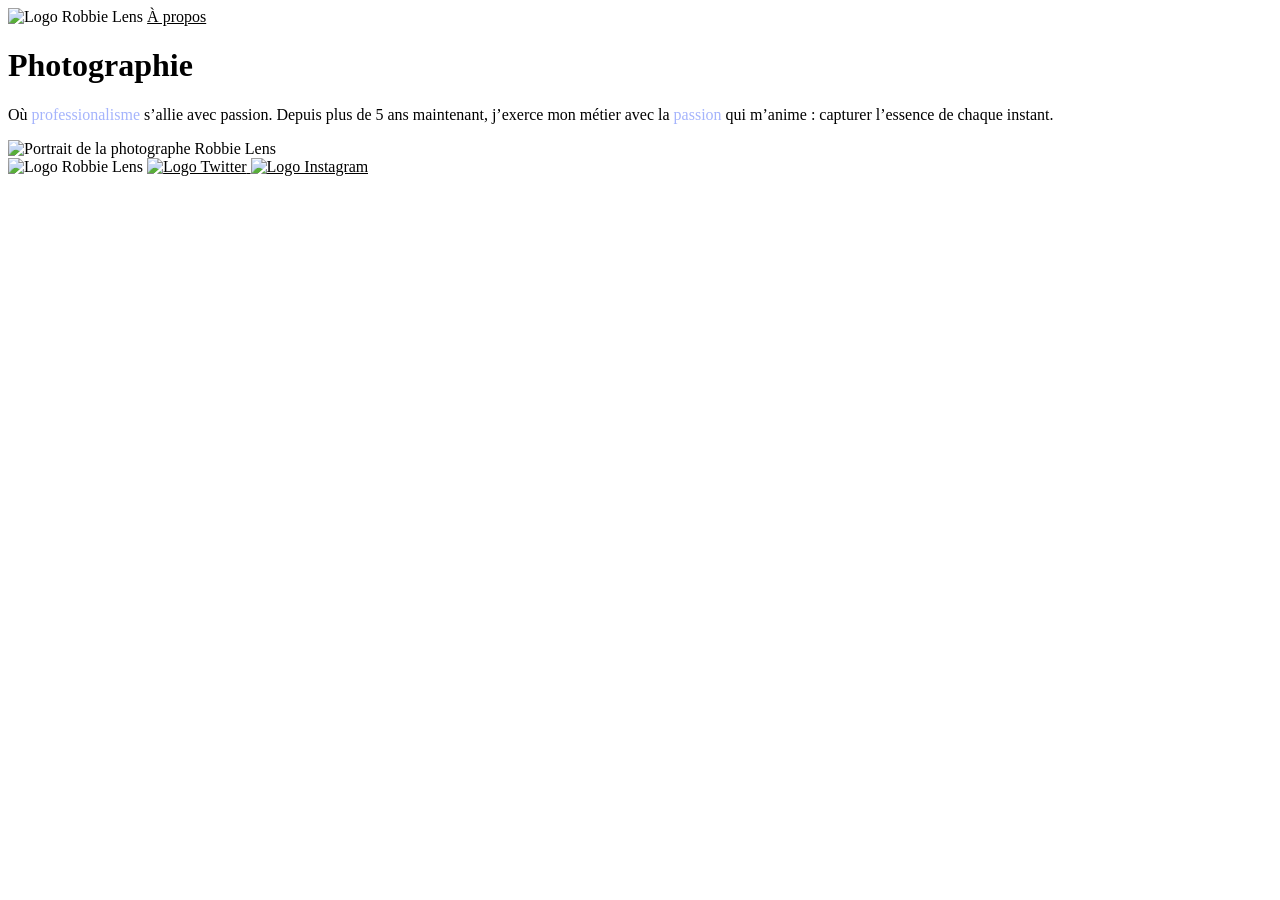
==== index.html @ a4666bd5 "Break from romance dawn" ====
<!DOCTYPE html>
<html lang="fr">

<head>
    <meta charset="utf-8">
    <title>Accueil - Robbie Lens Photographie</title>
    <link href="style.css" rel="stylesheet">
</head>

<body>
    <div>
        <img src="images/logo.png" alt="Logo Robbie Lens">
        <a href="a-propos.html">À propos</a>
    </div>
    <h1>Photographie</h1>
    <p>
        Où <span class="ma-classe">professionalisme</span> s’allie avec passion. Depuis plus de 5 ans maintenant, j’exerce mon métier avec la <span class="ma-classe">passion</span>
        qui m’anime : capturer l’essence de chaque instant.
    </p>
    <img src="images/robbie-lens.png" alt="Portrait de la photographe Robbie Lens">
    <div>
        <img src="images/logo.png" alt="Logo Robbie Lens">
        <a target="_blank" href="https://twitter.com/">
            <img src="images/twitter.png" alt="Logo Twitter">
        </a>
        <a target="_blank" href="https://www.instagram.com/">
            <img src="images/instagram.png" alt="Logo Instagram">
        </a>
    </div>
</body>

</html>
---- style.css ----
a {
    color: black;
}

.ma-classe {
    color: #A5B4FC;
}
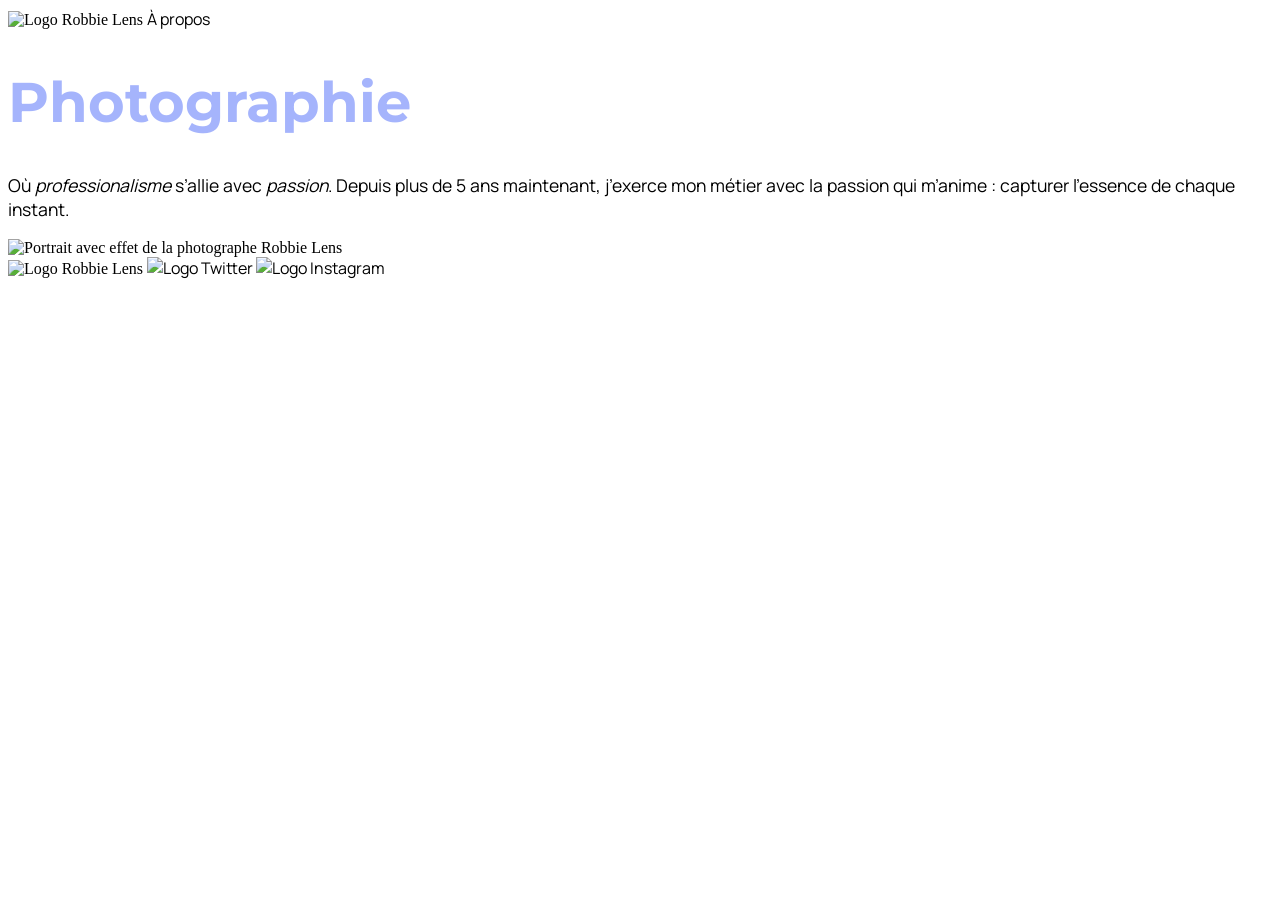
==== commit 62195033: "Sentai sentai" ====
--- a/index.html
+++ b/index.html
@@ -5,6 +5,10 @@
     <meta charset="utf-8">
     <title>Accueil - Robbie Lens Photographie</title>
     <link href="style.css" rel="stylesheet">
+    <link rel="preconnect" href="https://fonts.googleapis.com">
+    <link rel="preconnect" href="https://fonts.gstatic.com" crossorigin>
+    <link href="https://fonts.googleapis.com/css2?family=Manrope:wght@200..800&family=Montserrat:ital,wght@0,100..900;1,100..900&display=swap" rel="stylesheet">
+    <link href="https://fonts.googleapis.com/css2?family=Manrope:wght@200..800&display=swap" rel="stylesheet">
 </head>
 
 <body>
@@ -14,17 +18,18 @@
     </div>
     <h1>Photographie</h1>
     <p>
-        Où <span class="ma-classe">professionalisme</span> s’allie avec passion. Depuis plus de 5 ans maintenant, j’exerce mon métier avec la <span class="ma-classe">passion</span>
+        Où <em>professionalisme</em> s’allie avec <em>passion</em>. Depuis
+        plus de 5 ans maintenant, j’exerce mon métier avec la passion
         qui m’anime : capturer l’essence de chaque instant.
     </p>
-    <img src="images/robbie-lens.png" alt="Portrait de la photographe Robbie Lens">
+    <img src="images/robbie-lens.png" alt="Portrait avec effet de la photographe Robbie Lens">
     <div>
         <img src="images/logo.png" alt="Logo Robbie Lens">
         <a target="_blank" href="https://twitter.com/">
             <img src="images/twitter.png" alt="Logo Twitter">
         </a>
         <a target="_blank" href="https://www.instagram.com/">
-            <img src="images/instagram.png" alt="Logo Instagram">
+            <img src="images/instagram.png" alt="Logo Instagram" >
         </a>
     </div>
 </body>
--- a/style.css
+++ b/style.css
@@ -1,7 +1,38 @@
 a {
-    color: black;
+  color: black;
+  font-family: Manrope;  
+  text-decoration: none;
 }
 
-.ma-classe {
-    color: #A5B4FC;
+a:hover {
+    color: black;
+    font-family: Manrope;  
+    font-weight: 600;
+    text-decoration: underline;
+  }
+
+p {
+    font-size: 1.1em;
+    font-family: Manrope;
+}
+
+h1 {
+    font-size: 3.5em;
+    color: #a5b4fc;
+    font-family: Montserrat;
+}
+
+h2 {
+    font-size: 2em;
+    color: #a5b4fc;
+    font-family: Montserrat;
+}
+
+li {
+    font-size: 1em;
+    font-family: Manrope;
+}
+
+.important {
+  color: #a5b4fc;
 }
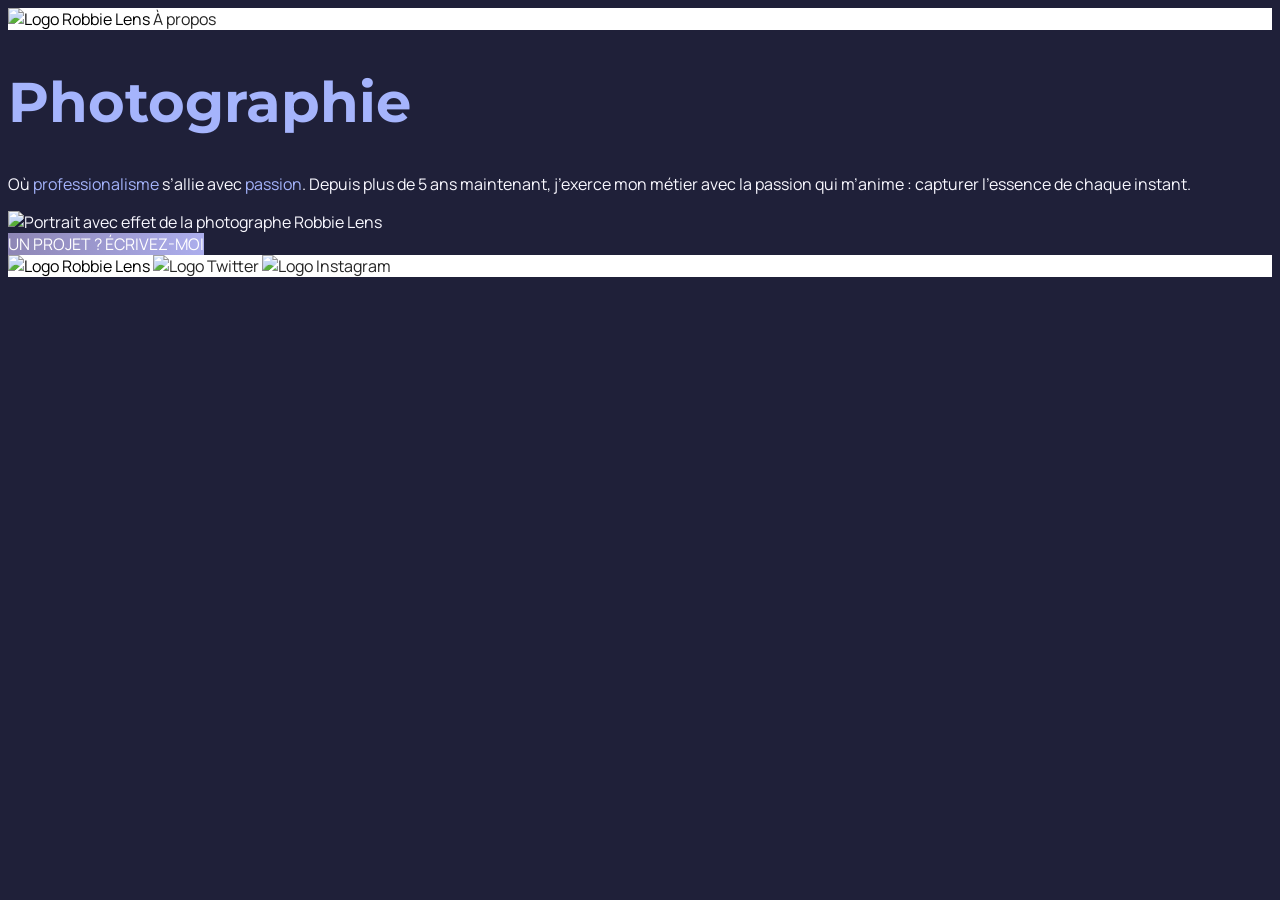
==== commit 4fae5d93: "Yamakinmesick" ====
--- a/index.html
+++ b/index.html
@@ -7,12 +7,11 @@
     <link href="style.css" rel="stylesheet">
     <link rel="preconnect" href="https://fonts.googleapis.com">
     <link rel="preconnect" href="https://fonts.gstatic.com" crossorigin>
-    <link href="https://fonts.googleapis.com/css2?family=Manrope:wght@200..800&family=Montserrat:ital,wght@0,100..900;1,100..900&display=swap" rel="stylesheet">
-    <link href="https://fonts.googleapis.com/css2?family=Manrope:wght@200..800&display=swap" rel="stylesheet">
+    <link href="https://fonts.googleapis.com/css2?family=Manrope&family=Montserrat&display=swap" rel="stylesheet">
 </head>
 
 <body>
-    <div>
+    <div class="linkDiv">
         <img src="images/logo.png" alt="Logo Robbie Lens">
         <a href="a-propos.html">À propos</a>
     </div>
@@ -22,11 +21,15 @@
         plus de 5 ans maintenant, j’exerce mon métier avec la passion
         qui m’anime : capturer l’essence de chaque instant.
     </p>
-    <img src="images/robbie-lens.png" alt="Portrait avec effet de la photographe Robbie Lens">
+    <img src="images/robbie-lens.png" alt="Portrait avec effet de la photographe Robbie Lens" >
+    <!-- Voici ici le nouvel élément ajouté 👇 -->
     <div>
-        <img src="images/logo.png" alt="Logo Robbie Lens">
+        <a class="a2" href="">UN PROJET ? ÉCRIVEZ-MOI</a>
+    </div>
+    <div class="linkDiv">
+        <img src="images/logo.png" alt="Logo Robbie Lens" >
         <a target="_blank" href="https://twitter.com/">
-            <img src="images/twitter.png" alt="Logo Twitter">
+            <img src="images/twitter.png" alt="Logo Twitter" >
         </a>
         <a target="_blank" href="https://www.instagram.com/">
             <img src="images/instagram.png" alt="Logo Instagram" >
--- a/style.css
+++ b/style.css
@@ -1,38 +1,41 @@
+body {
+  /* Ici on utilise le sélecteur body pour appliquer une police et une taille par défaut pour les éléments */
+  font-family: 'Manrope', sans-serif;
+  font-size: 1em;
+  background-color: #1F2039;
+  color: #F9F8FF;
+}
+
 a {
-  color: black;
-  font-family: Manrope;  
+  color: #242424;
   text-decoration: none;
 }
 
-a:hover {
-    color: black;
-    font-family: Manrope;  
-    font-weight: 600;
-    text-decoration: underline;
-  }
+.a2 {
+    background: linear-gradient(90deg, #8E86B5, #ACAEED);
+    font-family: Manrope;
+    color: white;
+}
 
-p {
-    font-size: 1.1em;
-    font-family: Manrope;
+em {
+  color: #a5b4fc;
+  font-style: normal;
 }
 
 h1 {
-    font-size: 3.5em;
-    color: #a5b4fc;
-    font-family: Montserrat;
+  font-size: 3.5em;
+  color: #a5b4fc;
+  font-family: 'Montserrat', sans-serif;
 }
 
-h2 {
-    font-size: 2em;
-    color: #a5b4fc;
-    font-family: Montserrat;
+.linkDiv {
+    background-color: white;
+    color: black;
+} 
+
+.linkDivBody
+
+p {
+  font-size: 1.1em;
+  color: #F9F8FF;
 }
-
-li {
-    font-size: 1em;
-    font-family: Manrope;
-}
-
-.important {
-  color: #a5b4fc;
-}
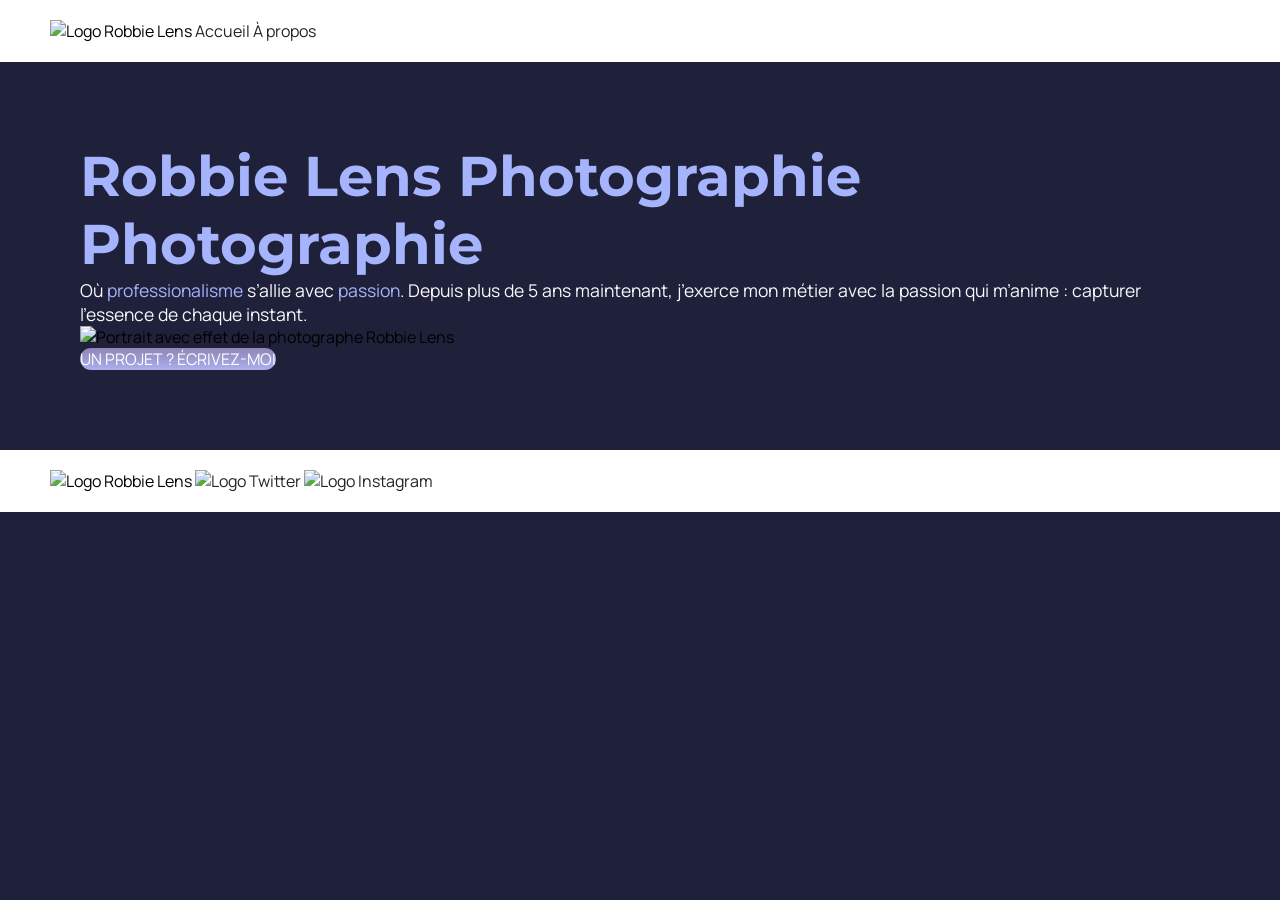
==== commit 29898e6a: "First commit" ====
--- a/index.html
+++ b/index.html
@@ -2,39 +2,45 @@
 <html lang="fr">
 
 <head>
-    <meta charset="utf-8">
+    <meta charset="utf-8" >
     <title>Accueil - Robbie Lens Photographie</title>
-    <link href="style.css" rel="stylesheet">
+    <link href="style.css" rel="stylesheet" >
     <link rel="preconnect" href="https://fonts.googleapis.com">
     <link rel="preconnect" href="https://fonts.gstatic.com" crossorigin>
     <link href="https://fonts.googleapis.com/css2?family=Manrope&family=Montserrat&display=swap" rel="stylesheet">
 </head>
 
 <body>
-    <div class="linkDiv">
-        <img src="images/logo.png" alt="Logo Robbie Lens">
-        <a href="a-propos.html">À propos</a>
-    </div>
-    <h1>Photographie</h1>
-    <p>
-        Où <em>professionalisme</em> s’allie avec <em>passion</em>. Depuis
-        plus de 5 ans maintenant, j’exerce mon métier avec la passion
-        qui m’anime : capturer l’essence de chaque instant.
-    </p>
-    <img src="images/robbie-lens.png" alt="Portrait avec effet de la photographe Robbie Lens" >
-    <!-- Voici ici le nouvel élément ajouté 👇 -->
-    <div>
-        <a class="a2" href="">UN PROJET ? ÉCRIVEZ-MOI</a>
-    </div>
-    <div class="linkDiv">
+    <header>
+        <nav>
+            <img src="images/logo.png" alt="Logo Robbie Lens" >
+            <a href="index.html">Accueil</a>
+            <a href="a-propos.html">À propos</a>
+        </nav>
+    </header>
+    <main>
+        <section>
+            <h1>Robbie Lens Photographie Photographie</h1>
+            <p>
+                Où <em>professionalisme</em> s’allie avec <em>passion</em>. Depuis
+                plus de 5 ans maintenant, j’exerce mon métier avec la passion
+                qui m’anime : capturer l’essence de chaque instant.
+            </p>
+            <img src="images/robbie-lens.png" alt="Portrait avec effet de la photographe Robbie Lens" >
+            <div>
+                <a href="" class="cta">UN PROJET ? ÉCRIVEZ-MOI</a>
+            </div>
+        </section>
+    </main>
+    <footer>
         <img src="images/logo.png" alt="Logo Robbie Lens" >
-        <a target="_blank" href="https://twitter.com/">
+        <a target="_blank" href="https://twitter.com/" class="lien-icone">
             <img src="images/twitter.png" alt="Logo Twitter" >
         </a>
-        <a target="_blank" href="https://www.instagram.com/">
+        <a target="_blank" href="https://www.instagram.com/" class="lien-icone">
             <img src="images/instagram.png" alt="Logo Instagram" >
         </a>
-    </div>
+    </footer>
 </body>
 
 </html>
--- a/style.css
+++ b/style.css
@@ -1,20 +1,16 @@
+* {
+  margin: 0;
+}
+
 body {
-  /* Ici on utilise le sélecteur body pour appliquer une police et une taille par défaut pour les éléments */
   font-family: 'Manrope', sans-serif;
   font-size: 1em;
-  background-color: #1F2039;
-  color: #F9F8FF;
+  background-color: #1f2039;
 }
 
 a {
   color: #242424;
   text-decoration: none;
-}
-
-.a2 {
-    background: linear-gradient(90deg, #8E86B5, #ACAEED);
-    font-family: Manrope;
-    color: white;
 }
 
 em {
@@ -28,14 +24,67 @@
   font-family: 'Montserrat', sans-serif;
 }
 
-.linkDiv {
-    background-color: white;
-    color: black;
-} 
+h2 {
+  color: #f9f8ff;
+}
 
-.linkDivBody
+p,
+li {
+  font-size: 1.1em;
+  color: #f9f8ff;
+}
 
-p {
-  font-size: 1.1em;
-  color: #F9F8FF;
+header,
+footer {
+  background-color: white;
+  padding-left: 50px;
+  padding-right: 50px;
+  padding-bottom: 20px;
+  padding-top: 20px;
 }
+
+section {
+  padding: 80px;
+}
+
+.cta {
+  background: linear-gradient(#8e86b5, #acaeed);
+  color: white;
+  border-radius: 50px;
+}
+
+a:hover {
+  text-decoration: underline;
+}
+
+.cta:hover {
+  background: linear-gradient(#696484, #8788ba);
+  text-decoration: none;
+}
+
+.lien-icone:hover {
+  opacity: 0.5;
+}
+
+.carre-contenu {
+  border-right: 1px solid #8e86b5;
+  border-bottom: 1px solid #8e86b5;
+  padding: 50px;
+}
+
+.apcontenu {
+  margin: auto;
+  width: 60%;
+}
+
+.carre-contenu h2 {
+  padding-top: 40px;
+}
+
+.carre-contenu ul {
+  padding-top: 30px;
+}
+
+
+
+
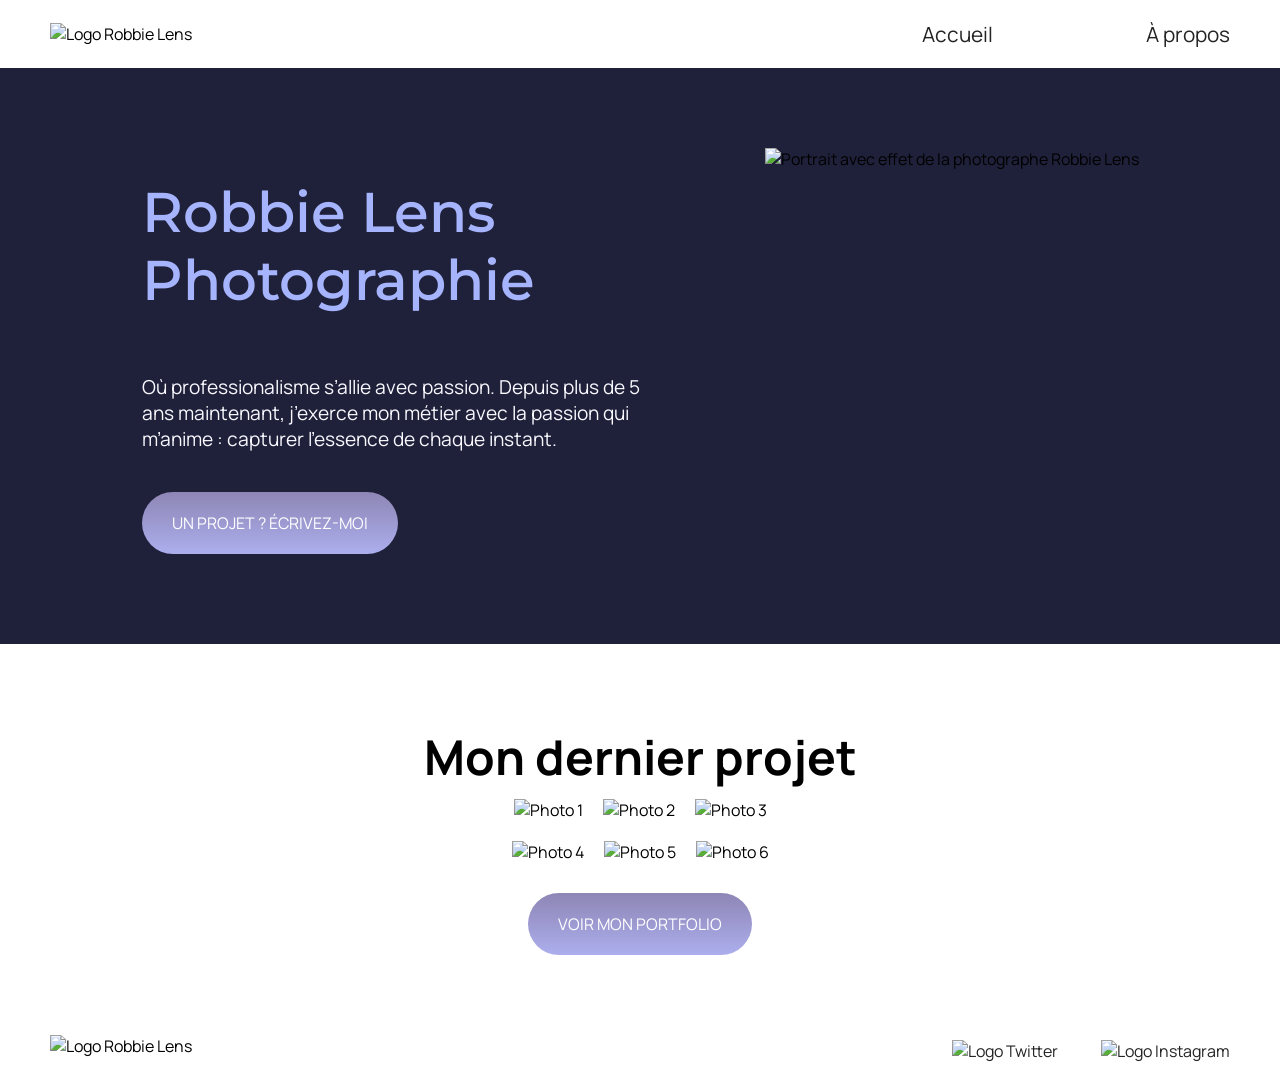
==== commit a8261dde: "Exercice terminé" ====
--- a/index.html
+++ b/index.html
@@ -13,33 +13,59 @@
 <body>
     <header>
         <nav>
-            <img src="images/logo.png" alt="Logo Robbie Lens" >
-            <a href="index.html">Accueil</a>
-            <a href="a-propos.html">À propos</a>
+            <img src="images/logo.png" alt="Logo Robbie Lens">
+            <div>
+                <a href="index.html" class="menubutton">Accueil</a>
+                <a href="a-propos.html" class="menubutton">À propos</a>
+            </div>
         </nav>
     </header>
     <main>
-        <section>
-            <h1>Robbie Lens Photographie Photographie</h1>
-            <p>
-                Où <em>professionalisme</em> s’allie avec <em>passion</em>. Depuis
-                plus de 5 ans maintenant, j’exerce mon métier avec la passion
-                qui m’anime : capturer l’essence de chaque instant.
-            </p>
-            <img src="images/robbie-lens.png" alt="Portrait avec effet de la photographe Robbie Lens" >
+        <section class="accueilFstBlock">
+            <div class="accueilFstBlock-TxtClmn">
+                <h1 class="accueilFstBlock-TxtClmn-TxtBlck">Robbie Lens Photographie</h1>
+                <p class="accueilFstBlock-TxtClmn-TxtBlck">
+                    Où professionalisme s’allie avec passion. Depuis
+                    plus de 5 ans maintenant, j’exerce mon métier avec la passion
+                    qui m’anime : capturer l’essence de chaque instant.
+                </p>
+                <div class="accueilFstBlock-TxtClmn-TxtBlck">
+                    <a href="" class="cta">UN PROJET ? ÉCRIVEZ-MOI</a>
+                </div>
+            </div>
             <div>
-                <a href="" class="cta">UN PROJET ? ÉCRIVEZ-MOI</a>
+                <img src="images/robbie-lens.png" alt="Portrait avec effet de la photographe Robbie Lens" class="RobbieLensPic">
+            </div>
+        </section>
+        <section class="accueilSndBlock">
+            <h2>Mon dernier projet</h2>
+            <div>
+                <div class="accueilSndBlock-PicRow">
+                    <img src="images/accueil/element-1.png" alt="Photo 1" class="accueilSndBlock-PicRow-Pic">
+                    <img src="images/accueil/element-2.png" alt="Photo 2" class="accueilSndBlock-PicRow-Pic">
+                    <img src="images/accueil/element-3.png" alt="Photo 3" class="accueilSndBlock-PicRow-Pic">
+                </div>
+                <div class="accueilSndBlock-PicRow">
+                    <img src="images/accueil/element-4.png" alt="Photo 4" class="accueilSndBlock-PicRow-Pic">
+                    <img src="images/accueil/element-5.png" alt="Photo 5" class="accueilSndBlock-PicRow-Pic">
+                    <img src="images/accueil/element-6.png" alt="Photo 6" class="accueilSndBlock-PicRow-Pic">
+                </div>
+            </div>
+            <div class="boutonportfolio">
+                <a href="" class="cta">VOIR MON PORTFOLIO</a>
             </div>
         </section>
     </main>
     <footer>
-        <img src="images/logo.png" alt="Logo Robbie Lens" >
-        <a target="_blank" href="https://twitter.com/" class="lien-icone">
-            <img src="images/twitter.png" alt="Logo Twitter" >
-        </a>
-        <a target="_blank" href="https://www.instagram.com/" class="lien-icone">
-            <img src="images/instagram.png" alt="Logo Instagram" >
-        </a>
+        <img src="images/logo.png" alt="Logo Robbie Lens" class="logofooter">
+        <div>
+            <a target="_blank" href="https://twitter.com/" class="lien-icone socialicon">
+                <img src="images/twitter.png" alt="Logo Twitter" >
+            </a>
+            <a target="_blank" href="https://www.instagram.com/" class="lien-icone socialicon">
+                <img src="images/instagram.png" alt="Logo Instagram" >
+            </a>
+        </div>
     </footer>
 </body>
 
--- a/style.css
+++ b/style.css
@@ -22,6 +22,7 @@
   font-size: 3.5em;
   color: #a5b4fc;
   font-family: 'Montserrat', sans-serif;
+  font-weight: 550;
 }
 
 h2 {
@@ -37,20 +38,33 @@
 header,
 footer {
   background-color: white;
-  padding-left: 50px;
-  padding-right: 50px;
-  padding-bottom: 20px;
-  padding-top: 20px;
+  padding: 20px 50px;
 }
 
-section {
-  padding: 80px;
+footer {
+  display: flex;
+  flex-direction: row;
+  justify-content: space-between;
+  align-items: center;
+}
+
+nav {
+  display: flex;
+  flex-direction: row;
+  justify-content: space-between;
+  align-items: center;
+}
+
+.menubutton{
+  padding-left: 150px;
+  font-size: 1.3em;
 }
 
 .cta {
   background: linear-gradient(#8e86b5, #acaeed);
   color: white;
   border-radius: 50px;
+  padding: 20px 30px;
 }
 
 a:hover {
@@ -72,19 +86,86 @@
   padding: 50px;
 }
 
-.apcontenu {
-  margin: auto;
-  width: 60%;
-}
-
 .carre-contenu h2 {
-  padding-top: 40px;
+  margin-top: 30px;
 }
 
 .carre-contenu ul {
-  padding-top: 30px;
+  margin-top: 30px;
 }
 
+section {
+  padding: 80px;
+}
 
+.a-propos-main {
+  width: 50%;
+  margin: auto;
+}
 
+.logofooter {
+  height: 32px;
+}
 
+.socialicon {
+  padding-left: 40px;
+}
+
+/* ACCUEIL FIRST BLOCK */
+.accueilFstBlock {
+  display: flex;
+  flex-direction: row;
+  justify-content: space-around;
+  flex-wrap: nowrap;
+}
+
+.accueilFstBlock-TxtClmn {
+  width: 500px;
+  display: flex;
+  flex-direction: column;
+  justify-content: center;
+}
+
+.accueilFstBlock-TxtClmn-TxtBlck {
+  padding-top: 30px;
+  padding-bottom: 30px;
+  width: 500px;
+}
+
+.accueilFstBlock-TxtClmn p {
+  font-size: 1.2em;
+}
+
+.RobbieLensPic {
+  width: 500px;
+}
+
+/* ACCUEIL SECOND BLOCK */
+
+.accueilSndBlock {
+  background-color: white;
+  display: flex;
+  flex-direction: column;
+  justify-content: space-around;
+  align-items: center;
+}
+
+.accueilSndBlock h2 {
+  color: black;
+  text-align: center;
+  font-size: 3em;
+}
+
+.boutonportfolio {
+  margin-top: 40px;
+}
+
+.accueilSndBlock-PicRow {
+  display: flex;
+  flex-direction: row;
+  justify-content: center;
+}
+
+.accueilSndBlock-PicRow-Pic {
+  margin: 10px;
+}
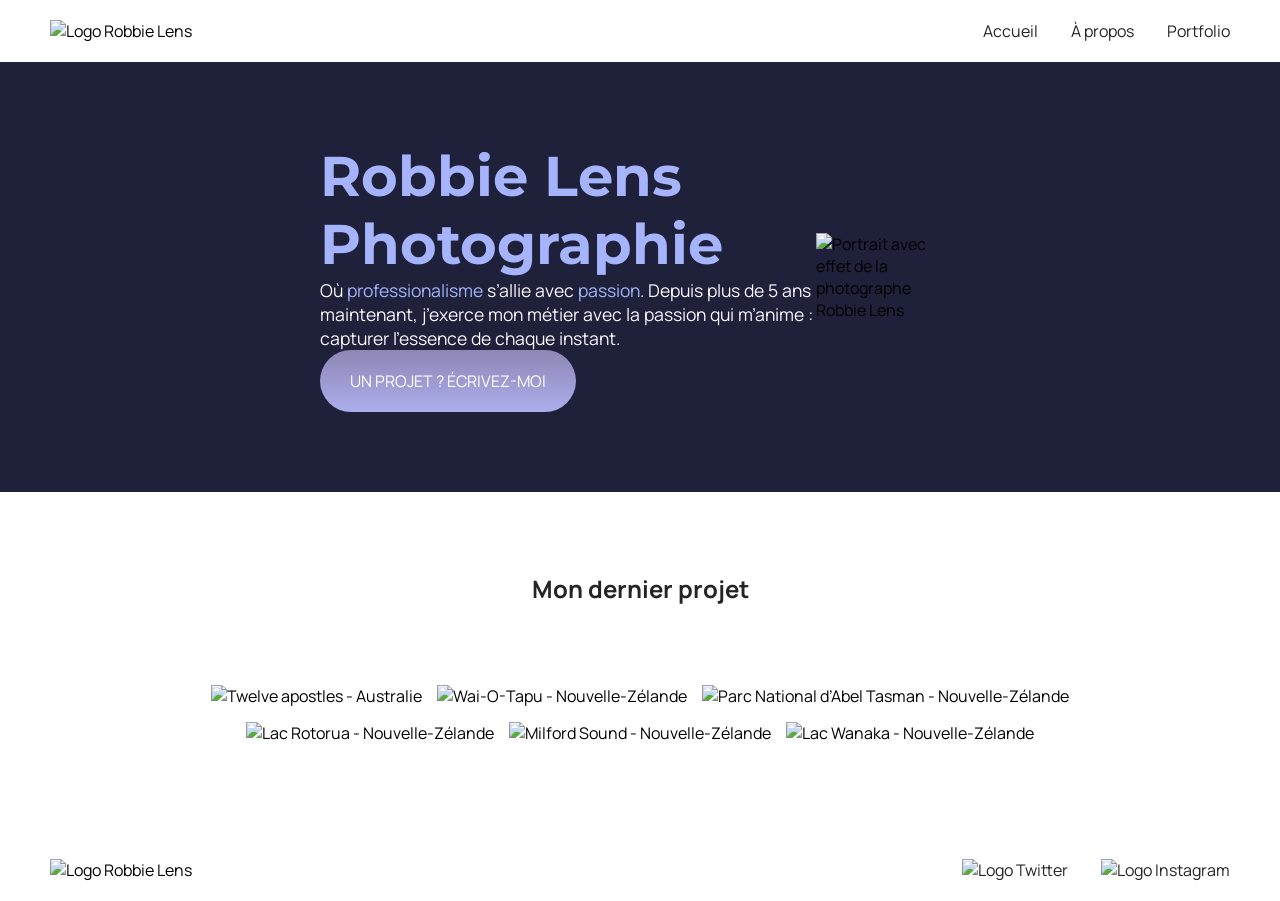
==== commit 5ca88fae: "Commit" ====
--- a/index.html
+++ b/index.html
@@ -13,56 +13,48 @@
 <body>
     <header>
         <nav>
-            <img src="images/logo.png" alt="Logo Robbie Lens">
+            <img src="images/logo.png" alt="Logo Robbie Lens" >
             <div>
-                <a href="index.html" class="menubutton">Accueil</a>
-                <a href="a-propos.html" class="menubutton">À propos</a>
+                <a href="index.html">Accueil</a>
+                <a href="a-propos.html">À propos</a>
+                <a href="portfolio.html">Portfolio</a>
             </div>
         </nav>
     </header>
     <main>
-        <section class="accueilFstBlock">
-            <div class="accueilFstBlock-TxtClmn">
-                <h1 class="accueilFstBlock-TxtClmn-TxtBlck">Robbie Lens Photographie</h1>
-                <p class="accueilFstBlock-TxtClmn-TxtBlck">
-                    Où professionalisme s’allie avec passion. Depuis
+        <section class="accueil-introduction">
+            <div>
+                <h1>Robbie Lens Photographie</h1>
+                <p>
+                    Où <em>professionalisme</em> s’allie avec <em>passion</em>. Depuis
                     plus de 5 ans maintenant, j’exerce mon métier avec la passion
                     qui m’anime : capturer l’essence de chaque instant.
                 </p>
-                <div class="accueilFstBlock-TxtClmn-TxtBlck">
-                    <a href="" class="cta">UN PROJET ? ÉCRIVEZ-MOI</a>
-                </div>
+                <a href="portfolio.html" class="cta">UN PROJET ? ÉCRIVEZ-MOI</a>
+            </div>
+            <img src="images/robbie-lens.png" alt="Portrait avec effet de la photographe Robbie Lens" >
+        </section>
+        <section class="accueil-photos">
+            <h2>Mon dernier projet</h2>
+            <div>
+                <img src="images/accueil/element-1.png" alt="Twelve apostles - Australie" >
+                <img src="images/accueil/element-2.png" alt="Wai-O-Tapu - Nouvelle-Zélande" >
+                <img src="images/accueil/element-3.png" alt="Parc National d’Abel Tasman - Nouvelle-Zélande" >
             </div>
             <div>
-                <img src="images/robbie-lens.png" alt="Portrait avec effet de la photographe Robbie Lens" class="RobbieLensPic">
-            </div>
-        </section>
-        <section class="accueilSndBlock">
-            <h2>Mon dernier projet</h2>
-            <div>
-                <div class="accueilSndBlock-PicRow">
-                    <img src="images/accueil/element-1.png" alt="Photo 1" class="accueilSndBlock-PicRow-Pic">
-                    <img src="images/accueil/element-2.png" alt="Photo 2" class="accueilSndBlock-PicRow-Pic">
-                    <img src="images/accueil/element-3.png" alt="Photo 3" class="accueilSndBlock-PicRow-Pic">
-                </div>
-                <div class="accueilSndBlock-PicRow">
-                    <img src="images/accueil/element-4.png" alt="Photo 4" class="accueilSndBlock-PicRow-Pic">
-                    <img src="images/accueil/element-5.png" alt="Photo 5" class="accueilSndBlock-PicRow-Pic">
-                    <img src="images/accueil/element-6.png" alt="Photo 6" class="accueilSndBlock-PicRow-Pic">
-                </div>
-            </div>
-            <div class="boutonportfolio">
-                <a href="" class="cta">VOIR MON PORTFOLIO</a>
+                <img src="images/accueil/element-4.png" alt="Lac Rotorua - Nouvelle-Zélande" >
+                <img src="images/accueil/element-5.png" alt="Milford Sound - Nouvelle-Zélande" >
+                <img src="images/accueil/element-6.png" alt="Lac Wanaka - Nouvelle-Zélande" >
             </div>
         </section>
     </main>
     <footer>
-        <img src="images/logo.png" alt="Logo Robbie Lens" class="logofooter">
+        <img src="images/logo.png" alt="Logo Robbie Lens" >
         <div>
-            <a target="_blank" href="https://twitter.com/" class="lien-icone socialicon">
+            <a target="_blank" href="https://twitter.com/" class="lien-icone">
                 <img src="images/twitter.png" alt="Logo Twitter" >
             </a>
-            <a target="_blank" href="https://www.instagram.com/" class="lien-icone socialicon">
+            <a target="_blank" href="https://www.instagram.com/" class="lien-icone">
                 <img src="images/instagram.png" alt="Logo Instagram" >
             </a>
         </div>
--- a/style.css
+++ b/style.css
@@ -22,7 +22,6 @@
   font-size: 3.5em;
   color: #a5b4fc;
   font-family: 'Montserrat', sans-serif;
-  font-weight: 550;
 }
 
 h2 {
@@ -41,30 +40,12 @@
   padding: 20px 50px;
 }
 
-footer {
-  display: flex;
-  flex-direction: row;
-  justify-content: space-between;
-  align-items: center;
-}
-
-nav {
-  display: flex;
-  flex-direction: row;
-  justify-content: space-between;
-  align-items: center;
-}
-
-.menubutton{
-  padding-left: 150px;
-  font-size: 1.3em;
-}
-
 .cta {
   background: linear-gradient(#8e86b5, #acaeed);
   color: white;
   border-radius: 50px;
   padding: 20px 30px;
+  display: inline-block;
 }
 
 a:hover {
@@ -74,6 +55,10 @@
 .cta:hover {
   background: linear-gradient(#696484, #8788ba);
   text-decoration: none;
+}
+
+.lien-icone {
+  margin-left: 30px;
 }
 
 .lien-icone:hover {
@@ -103,69 +88,111 @@
   margin: auto;
 }
 
-.logofooter {
-  height: 32px;
+footer,
+nav {
+  display: flex;
+  flex-direction: row;
+  align-items: center;
+  justify-content: space-between;
 }
 
-.socialicon {
-  padding-left: 40px;
+nav a {
+  margin-left: 30px;
 }
 
-/* ACCUEIL FIRST BLOCK */
-.accueilFstBlock {
+.accueil-photos {
+  background-color: white;
+  padding: 80px;
+}
+
+.accueil-photos h2 {
+  color: #242424;
+  text-align: center;
+  margin-bottom: 80px;
+}
+
+.accueil-photos div {
   display: flex;
   flex-direction: row;
-  justify-content: space-around;
-  flex-wrap: nowrap;
+  gap: 15px;
+  justify-content: center;
+  margin-bottom: 15px;
 }
 
-.accueilFstBlock-TxtClmn {
-  width: 500px;
+.accueil-introduction {
   display: flex;
-  flex-direction: column;
-  justify-content: center;
+  flex-direction: row;
+  width: 50%;
+  align-items: center;
+  margin: auto;
 }
 
-.accueilFstBlock-TxtClmn-TxtBlck {
-  padding-top: 30px;
-  padding-bottom: 30px;
-  width: 500px;
+.portfolio-section-photos {
+  background-color: white;
 }
 
-.accueilFstBlock-TxtClmn p {
-  font-size: 1.2em;
+.portfolio-section-photos h2 {
+  color: #242424;
+  margin-bottom: 80px;
 }
 
-.RobbieLensPic {
-  width: 500px;
+.grid-paysages {
+  display: grid;
+  grid-template-columns: 1fr 1fr 1fr;
+  grid-template-rows: 300px 300px 300px;
+  gap: 15px;
 }
 
-/* ACCUEIL SECOND BLOCK */
-
-.accueilSndBlock {
-  background-color: white;
-  display: flex;
-  flex-direction: column;
-  justify-content: space-around;
-  align-items: center;
+.lienbox:hover{
+  display: inline;
+  background-color: black;
+  opacity: 0.7;
+  font-family: Montserrat;
+  text-align: center;
+  z-index: 2;
 }
 
-.accueilSndBlock h2 {
-  color: black;
-  text-align: center;
-  font-size: 3em;
+
+.grid-portraits {
+  display: grid;
+  grid-template-columns: 1fr 1fr 1fr;
+  grid-template-rows: 300px 300px;
+  gap: 15px;
 }
 
-.boutonportfolio {
-  margin-top: 40px;
+.grid-paysages img,
+.grid-portraits img {
+  width: 100%;
+  height: 100%;
+  object-fit: cover;
+  display: inline;
+  position: relative;
 }
 
-.accueilSndBlock-PicRow {
+.overlay{
+  position: absolute;
+  top: 0;
+  left: 0;
+  width: 100%;
+  height: 100%;
+  background-color: black;
+  opacity: 0;
+  z-index: 2;
+  font-family: Montserrat;
+  color: white;
   display: flex;
-  flex-direction: row;
+  text-align: center;
+  align-items: center;
   justify-content: center;
+  font-size: 2em;
 }
 
-.accueilSndBlock-PicRow-Pic {
-  margin: 10px;
-}+.grid-paysages a,
+.grid-portraits a {
+  position: relative;
+}
+
+.grid-paysages a:hover .overlay,
+.grid-portraits a:hover .overlay {
+  opacity: 0.7;
+}
